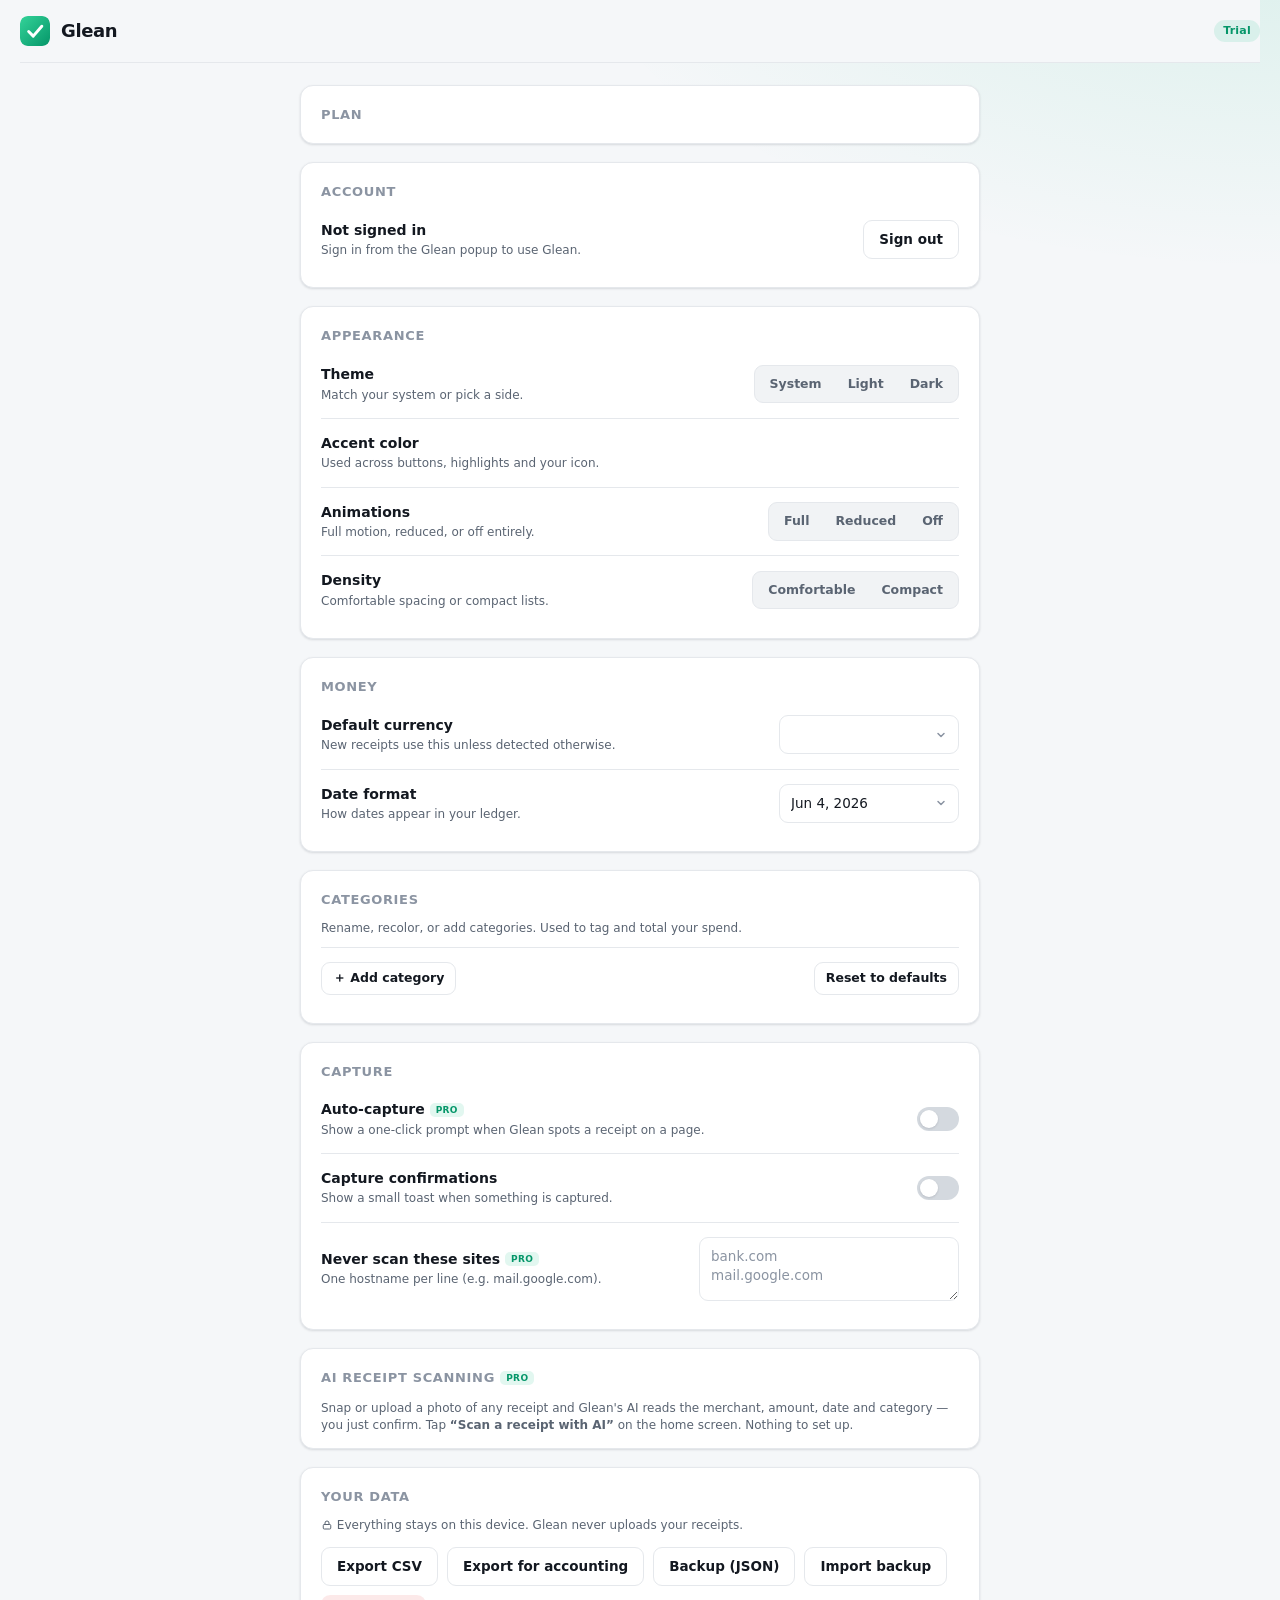
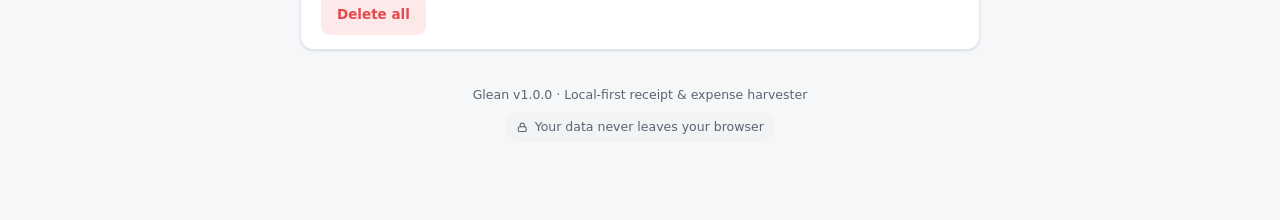
==== options.html @ d1dd8fab "Initial commit — Glean v1.0.0" ====
<!DOCTYPE html>
<html lang="en">
<head>
  <meta charset="UTF-8" />
  <meta name="viewport" content="width=device-width, initial-scale=1.0" />
  <title>Glean — Settings</title>
  <link rel="stylesheet" href="styles/tokens.css" />
  <link rel="stylesheet" href="styles/base.css" />
  <style>
    body { padding: 0 20px 60px; }
    /* leave room for the sticky topbar when jumping to #welcome (and other anchors) */
    html { scroll-padding-top: 88px; }
    .topbar { position: sticky; top: 0; z-index: 10; display: flex; align-items: center; gap: 11px; padding: 16px 0; background: var(--bg); border-bottom: 1px solid var(--border); margin-bottom: 22px; }
    .topbar img { width: 30px; height: 30px; border-radius: 8px; }
    .topbar .title { font-size: 18px; font-weight: 800; letter-spacing: -0.02em; }
    .wrap { max-width: 680px; margin: 0 auto; display: flex; flex-direction: column; gap: 18px; }

    .welcome { padding: 18px 20px; border-radius: var(--radius-lg); background: linear-gradient(135deg, var(--accent), var(--accent-strong)); color: #fff; box-shadow: var(--shadow-md); }
    .welcome h2 { font-size: 19px; margin-bottom: 4px; }
    .welcome p { opacity: 0.92; font-size: 13.5px; }

    .section { padding: 6px 20px 14px; }
    .section > h2 { font-size: 13px; text-transform: uppercase; letter-spacing: 0.05em; color: var(--text-faint); padding: 14px 0 4px; }
    .row { display: flex; align-items: center; justify-content: space-between; gap: 18px; padding: 14px 0; border-top: 1px solid var(--border); }
    .row:first-of-type { border-top: none; }
    .row-main { min-width: 0; }
    .row-label { font-weight: 600; font-size: 14px; }
    .row-desc { font-size: 12px; color: var(--text-muted); margin-top: 2px; }
    .row-control { flex: none; display: flex; align-items: center; gap: 10px; }
    .row-control select { width: 180px; }

    .swatches { display: flex; gap: 9px; align-items: center; }
    .swatch { width: 26px; height: 26px; border-radius: 50%; cursor: pointer; border: 2px solid var(--surface); box-shadow: 0 0 0 1px var(--border); transition: transform var(--dur-fast) var(--ease-spring), box-shadow var(--dur); }
    .swatch:hover { transform: scale(1.12); }
    .swatch[aria-pressed="true"] { box-shadow: 0 0 0 2px var(--surface), 0 0 0 4px var(--accent); }
    .swatch.custom { display: grid; place-items: center; background: conic-gradient(from 0deg, #ef4444, #f59e0b, #22c55e, #0ea5e9, #6366f1, #ec4899, #ef4444); position: relative; overflow: hidden; }
    .swatch.custom input { position: absolute; inset: 0; opacity: 0; cursor: pointer; }

    .cat-row { display: flex; align-items: center; gap: 10px; padding: 9px 0; }
    .cat-row input[type="color"] { width: 30px; height: 30px; padding: 0; border: none; background: none; border-radius: 8px; cursor: pointer; flex: none; }
    .cat-row input[type="text"] { flex: 1; }
    .cat-row .del { color: var(--text-faint); }

    .plan-status { display: flex; align-items: center; gap: 12px; padding: 14px; border-radius: var(--radius); background: var(--surface-2); margin-bottom: 14px; }
    .plan-status .pi { font-size: 26px; }
    .plan-cards { display: flex; gap: 12px; }
    .plan-card { flex: 1; padding: 16px; cursor: pointer; position: relative; text-align: left; transition: transform var(--dur) var(--ease-spring), border-color var(--dur), box-shadow var(--dur); }
    .plan-card:hover { transform: translateY(-2px); box-shadow: var(--shadow-md); }
    .plan-card.featured { border-color: var(--accent); }
    .plan-card .price { font-size: 24px; font-weight: 800; letter-spacing: -0.02em; }
    .plan-card .price span { font-size: 13px; font-weight: 600; color: var(--text-muted); }
    .plan-card .pnote { font-size: 12px; color: var(--text-muted); margin-top: 3px; }
    .featured-tag { position: absolute; top: -10px; right: 14px; }

    .data-actions { display: flex; flex-wrap: wrap; gap: 9px; }
    .about { text-align: center; color: var(--text-muted); font-size: 12.5px; padding: 18px 0; }
    .about .lock-note { display: inline-flex; align-items: center; gap: 6px; margin-top: 8px; padding: 6px 11px; border-radius: 999px; background: var(--surface-2); }
    .pro-only { opacity: 0.55; }
    /* staggered entrance for settings sections */
    .wrap > * { animation: optRise .5s cubic-bezier(.22, .61, .36, 1) both; }
    .wrap > *:nth-child(2) { animation-delay: .04s; }
    .wrap > *:nth-child(3) { animation-delay: .09s; }
    .wrap > *:nth-child(4) { animation-delay: .14s; }
    .wrap > *:nth-child(5) { animation-delay: .19s; }
    .wrap > *:nth-child(6) { animation-delay: .24s; }
    .wrap > *:nth-child(7) { animation-delay: .29s; }
    .wrap > *:nth-child(8) { animation-delay: .34s; }
    @keyframes optRise { from { opacity: 0; transform: translateY(14px); } to { opacity: 1; transform: none; } }
  </style>
</head>
<body>
  <div class="topbar">
    <img src="icons/logo.svg" alt="Glean" />
    <span class="title">Glean</span>
    <span class="spacer"></span>
    <span id="planBadge" class="badge badge-trial">Trial</span>
  </div>

  <div class="wrap">
    <div class="welcome hidden" id="welcome">
      <h2>Welcome to Glean <svg viewBox="0 0 24 24" width="0.85em" height="0.85em" fill="currentColor" style="vertical-align:-0.05em"><path d="M12 2c.45 3.9 2.6 6.05 6.5 6.5-3.9.45-6.05 2.6-6.5 6.5-.45-3.9-2.6-6.05-6.5-6.5C9.4 8.05 11.55 5.9 12 2z"/></svg></h2>
      <p>You're on the <b>Free plan</b> — capture receipts and export basic CSV. Start a <b>3-day free trial</b> of Pro any time to unlock inbox sync, AI receipt scan and one-click accounting exports.</p>
    </div>

    <!-- PLAN -->
    <section class="section card">
      <h2>Plan</h2>
      <div id="planBox"></div>
    </section>

    <!-- ACCOUNT -->
    <section class="section card">
      <h2>Account</h2>
      <div class="row" style="border-top:none">
        <div class="row-main"><div class="row-label" id="acc-name">Not signed in</div><div class="row-desc" id="acc-email">Sign in from the Glean popup to use Glean.</div></div>
        <div class="row-control"><button class="btn btn-ghost" id="acc-signout" hidden>Sign out</button></div>
      </div>
    </section>

    <!-- APPEARANCE -->
    <section class="section card">
      <h2>Appearance</h2>
      <div class="row">
        <div class="row-main"><div class="row-label">Theme</div><div class="row-desc">Match your system or pick a side.</div></div>
        <div class="row-control"><div class="segment" id="seg-theme">
          <button data-v="system">System</button><button data-v="light">Light</button><button data-v="dark">Dark</button>
        </div></div>
      </div>
      <div class="row">
        <div class="row-main"><div class="row-label">Accent color</div><div class="row-desc">Used across buttons, highlights and your icon.</div></div>
        <div class="row-control"><div class="swatches" id="swatches"></div></div>
      </div>
      <div class="row">
        <div class="row-main"><div class="row-label">Animations</div><div class="row-desc">Full motion, reduced, or off entirely.</div></div>
        <div class="row-control"><div class="segment" id="seg-anim">
          <button data-v="full">Full</button><button data-v="reduced">Reduced</button><button data-v="off">Off</button>
        </div></div>
      </div>
      <div class="row">
        <div class="row-main"><div class="row-label">Density</div><div class="row-desc">Comfortable spacing or compact lists.</div></div>
        <div class="row-control"><div class="segment" id="seg-density">
          <button data-v="comfortable">Comfortable</button><button data-v="compact">Compact</button>
        </div></div>
      </div>
    </section>

    <!-- MONEY -->
    <section class="section card">
      <h2>Money</h2>
      <div class="row">
        <div class="row-main"><div class="row-label">Default currency</div><div class="row-desc">New receipts use this unless detected otherwise.</div></div>
        <div class="row-control"><select id="sel-currency"></select></div>
      </div>
      <div class="row">
        <div class="row-main"><div class="row-label">Date format</div><div class="row-desc">How dates appear in your ledger.</div></div>
        <div class="row-control"><select id="sel-date">
          <option value="medium">Jun 4, 2026</option><option value="short">6/4/26</option><option value="iso">2026-06-04</option>
        </select></div>
      </div>
    </section>

    <!-- CATEGORIES -->
    <section class="section card">
      <h2>Categories <span class="lock" id="cat-lock" hidden>PRO</span></h2>
      <div class="row-desc" style="padding:4px 0 10px">Rename, recolor, or add categories. Used to tag and total your spend.</div>
      <div id="catList"></div>
      <div class="row" style="border-top:1px solid var(--border)">
        <button class="btn btn-ghost btn-sm" id="catAdd">＋ Add category</button>
        <button class="btn btn-ghost btn-sm" id="catReset">Reset to defaults</button>
      </div>
    </section>

    <!-- CAPTURE -->
    <section class="section card">
      <h2>Capture</h2>
      <div class="row">
        <div class="row-main"><div class="row-label">Auto-capture <span class="lock">PRO</span></div><div class="row-desc">Show a one-click prompt when Glean spots a receipt on a page.</div></div>
        <div class="row-control"><label class="switch"><input type="checkbox" id="tg-auto"><span class="track"></span></label></div>
      </div>
      <div class="row">
        <div class="row-main"><div class="row-label">Capture confirmations</div><div class="row-desc">Show a small toast when something is captured.</div></div>
        <div class="row-control"><label class="switch"><input type="checkbox" id="tg-toast"><span class="track"></span></label></div>
      </div>
      <div class="row">
        <div class="row-main"><div class="row-label">Never scan these sites <span class="lock">PRO</span></div><div class="row-desc">One hostname per line (e.g. mail.google.com).</div></div>
        <div class="row-control" style="flex:1;max-width:260px"><textarea id="ta-block" placeholder="bank.com&#10;mail.google.com"></textarea></div>
      </div>
    </section>

    <!-- AI SCANNING -->
    <section class="section card">
      <h2>AI receipt scanning <span class="lock">PRO</span></h2>
      <div class="row-desc" style="padding:6px 0 0">
        Snap or upload a photo of any receipt and Glean's AI reads the merchant, amount, date and category — you just confirm. Tap <b>“Scan a receipt with AI”</b> on the home screen. Nothing to set up.
      </div>
    </section>

    <!-- DATA -->
    <section class="section card">
      <h2>Your data</h2>
      <div class="row-desc" style="padding:4px 0 12px"><svg viewBox="0 0 24 24" width="1em" height="1em" fill="none" stroke="currentColor" stroke-width="2" stroke-linecap="round" stroke-linejoin="round" style="vertical-align:-0.16em"><rect x="4.5" y="11" width="15" height="9" rx="2"/><path d="M8 11V8a4 4 0 0 1 8 0v3"/></svg> Everything stays on this device. Glean never uploads your receipts.</div>
      <div class="data-actions">
        <button class="btn btn-ghost" id="exp-csv">Export CSV</button>
        <button class="btn btn-ghost" id="exp-acc">Export for accounting</button>
        <button class="btn btn-ghost" id="exp-json">Backup (JSON)</button>
        <button class="btn btn-ghost" id="imp-json">Import backup</button>
        <input type="file" id="imp-file" accept="application/json" hidden />
        <span class="spacer"></span>
        <button class="btn btn-danger" id="clear-all">Delete all</button>
      </div>
    </section>

    <div class="about">
      <div>Glean v1.0.0 · Local-first receipt & expense harvester</div>
      <div class="lock-note"><svg viewBox="0 0 24 24" width="1em" height="1em" fill="none" stroke="currentColor" stroke-width="2" stroke-linecap="round" stroke-linejoin="round"><rect x="4.5" y="11" width="15" height="9" rx="2"/><path d="M8 11V8a4 4 0 0 1 8 0v3"/></svg> Your data never leaves your browser</div>
    </div>
  </div>

  <div id="sheetHost"></div>
  <div class="toast-host" id="toastHost"></div>

  <script type="module" src="options.js"></script>
</body>
</html>
---- styles/tokens.css ----
/* Glean — design tokens & theming.
   --accent / --accent-strong / --accent-soft are injected at runtime by JS
   from the user's chosen accent color. Everything else themes via [data-theme]. */

:root {
  /* Accent (overridden live by settings; emerald is the default brand color) */
  --accent: #10b981;
  --accent-strong: #059669;
  --accent-soft: rgba(16, 185, 129, 0.12);
  --accent-contrast: #ffffff;

  /* Light theme neutrals */
  --bg: #f5f7f9;
  --bg-grad: radial-gradient(1200px 600px at 100% -10%, var(--accent-soft), transparent 60%);
  --surface: #ffffff;
  --surface-2: #f1f3f5;
  --surface-3: #e9edf1;
  --border: #e5e8ec;
  --border-strong: #d4d9df;
  --text: #131820;
  --text-muted: #5a6472;
  --text-faint: #8b94a2;
  --danger: #e5484d;
  --danger-soft: rgba(229, 72, 77, 0.12);
  --warn: #f5a524;

  --shadow-sm: 0 1px 2px rgba(16, 24, 40, 0.06), 0 1px 3px rgba(16, 24, 40, 0.07);
  --shadow-md: 0 6px 16px rgba(16, 24, 40, 0.08), 0 2px 6px rgba(16, 24, 40, 0.05);
  --shadow-lg: 0 16px 40px rgba(16, 24, 40, 0.18);

  --radius-xs: 6px;
  --radius-sm: 9px;
  --radius: 13px;
  --radius-lg: 18px;
  --radius-xl: 26px;
  --radius-pill: 999px;

  --font: "Inter", -apple-system, BlinkMacSystemFont, "Segoe UI", Roboto, system-ui, sans-serif;
  --font-num: "SF Mono", "JetBrains Mono", ui-monospace, Menlo, monospace;

  --dur-fast: 120ms;
  --dur: 220ms;
  --dur-slow: 380ms;
  --ease: cubic-bezier(0.22, 0.61, 0.36, 1);
  --ease-spring: cubic-bezier(0.34, 1.4, 0.5, 1);
}

[data-theme="dark"] {
  --bg: #0c0f14;
  --bg-grad: radial-gradient(1200px 600px at 100% -10%, var(--accent-soft), transparent 55%);
  --surface: #151a21;
  --surface-2: #1b212a;
  --surface-3: #222a34;
  --border: #283039;
  --border-strong: #36404b;
  --text: #e9eef4;
  --text-muted: #9aa6b3;
  --text-faint: #6b7785;
  --danger: #ff6369;
  --danger-soft: rgba(255, 99, 105, 0.14);
  --warn: #ffc560;

  --shadow-sm: 0 1px 2px rgba(0, 0, 0, 0.45);
  --shadow-md: 0 8px 22px rgba(0, 0, 0, 0.5);
  --shadow-lg: 0 18px 46px rgba(0, 0, 0, 0.65);
}

/* Animation preference gates (set on <html> from settings) */
:root.anim-off *,
:root.anim-off *::before,
:root.anim-off *::after {
  animation-duration: 0.001ms !important;
  animation-delay: 0ms !important;
  transition-duration: 0.001ms !important;
}
:root.anim-reduced {
  --dur-fast: 80ms;
  --dur: 120ms;
  --dur-slow: 160ms;
  --ease-spring: var(--ease);
}
@media (prefers-reduced-motion: reduce) {
  :root:not(.anim-force) *,
  :root:not(.anim-force) *::before,
  :root:not(.anim-force) *::after {
    animation-duration: 0.001ms !important;
    transition-duration: 0.001ms !important;
  }
}
---- styles/base.css ----
/* Glean — base reset, components & animation library (shared by popup + options) */

* { box-sizing: border-box; margin: 0; padding: 0; }

html, body {
  font-family: var(--font);
  color: var(--text);
  background: var(--bg);
  -webkit-font-smoothing: antialiased;
  text-rendering: optimizeLegibility;
  font-size: 14px;
  line-height: 1.45;
}

body { background-image: var(--bg-grad); background-attachment: fixed; }

::selection { background: var(--accent-soft); }

/* Scrollbar */
::-webkit-scrollbar { width: 10px; height: 10px; }
::-webkit-scrollbar-thumb { background: var(--border-strong); border-radius: 999px; border: 3px solid transparent; background-clip: content-box; }
::-webkit-scrollbar-thumb:hover { background: var(--text-faint); background-clip: content-box; }

h1, h2, h3, h4 { font-weight: 700; letter-spacing: -0.01em; }
a { color: var(--accent-strong); text-decoration: none; }
a:hover { text-decoration: underline; }

.muted { color: var(--text-muted); }
.faint { color: var(--text-faint); }
.num { font-variant-numeric: tabular-nums; font-feature-settings: "tnum"; }
.row { display: flex; align-items: center; gap: 10px; }
.col { display: flex; flex-direction: column; }
.spacer { flex: 1; }
.hidden { display: none !important; }
.center { display: flex; align-items: center; justify-content: center; }

/* ---------- Buttons ---------- */
.btn {
  display: inline-flex; align-items: center; justify-content: center; gap: 7px;
  font: inherit; font-weight: 600; font-size: 13.5px;
  padding: 9px 15px; border-radius: var(--radius-sm);
  border: 1px solid transparent; cursor: pointer; user-select: none;
  background: var(--surface-2); color: var(--text);
  transition: transform var(--dur-fast) var(--ease), background var(--dur) var(--ease),
              box-shadow var(--dur) var(--ease), border-color var(--dur) var(--ease), opacity var(--dur);
}
.btn:hover { background: var(--surface-3); transform: translateY(-1px); }
.btn:active { transform: translateY(0) scale(0.965); }
.btn:disabled { opacity: 0.5; cursor: not-allowed; }
.btn svg { width: 16px; height: 16px; }

.btn-primary {
  background: linear-gradient(135deg, var(--accent), var(--accent-strong));
  color: var(--accent-contrast);
  box-shadow: 0 4px 14px -3px var(--accent), inset 0 1px 0 rgba(255, 255, 255, 0.25);
}
.btn-primary:hover { filter: brightness(1.05); background: linear-gradient(135deg, var(--accent), var(--accent-strong)); }
.btn-ghost { background: transparent; border-color: var(--border); }
.btn-ghost:hover { background: var(--surface-2); border-color: var(--border-strong); }
.btn-danger { background: var(--danger-soft); color: var(--danger); }
.btn-danger:hover { background: var(--danger); color: #fff; }
.btn-block { width: 100%; }
.btn-sm { padding: 6px 11px; font-size: 12.5px; }
.btn-lg { padding: 12px 20px; font-size: 15px; }

.icon-btn {
  width: 34px; height: 34px; padding: 0; border-radius: var(--radius-sm);
  display: inline-flex; align-items: center; justify-content: center;
  background: transparent; border: 1px solid transparent; color: var(--text-muted); cursor: pointer;
  transition: background var(--dur) var(--ease), color var(--dur), transform var(--dur-fast) var(--ease);
}
.icon-btn:hover { background: var(--surface-2); color: var(--text); }
.icon-btn:active { transform: scale(0.9); }
.icon-btn svg { width: 18px; height: 18px; }

/* ---------- Inputs ---------- */
.field { display: flex; flex-direction: column; gap: 6px; }
.field > label { font-size: 12px; font-weight: 600; color: var(--text-muted); }
input[type="text"], input[type="number"], input[type="date"], input[type="search"], select, textarea {
  font: inherit; font-size: 13.5px; color: var(--text);
  background: var(--surface); border: 1px solid var(--border); border-radius: var(--radius-sm);
  padding: 9px 11px; width: 100%; outline: none;
  transition: border-color var(--dur) var(--ease), box-shadow var(--dur) var(--ease), background var(--dur);
}
textarea { resize: vertical; min-height: 64px; font-family: var(--font); }
input:focus, select:focus, textarea:focus {
  border-color: var(--accent);
  box-shadow: 0 0 0 3px var(--accent-soft);
}
input::placeholder, textarea::placeholder { color: var(--text-faint); }
select { appearance: none; background-image: url("data:image/svg+xml,%3Csvg xmlns='http://www.w3.org/2000/svg' width='12' height='12' viewBox='0 0 24 24' fill='none' stroke='%238b94a2' stroke-width='3' stroke-linecap='round' stroke-linejoin='round'%3E%3Cpolyline points='6 9 12 15 18 9'/%3E%3C/svg%3E"); background-repeat: no-repeat; background-position: right 11px center; padding-right: 30px; cursor: pointer; }

/* ---------- Toggle switch ---------- */
.switch { position: relative; display: inline-block; width: 42px; height: 24px; flex: none; }
.switch input { opacity: 0; width: 0; height: 0; }
.switch .track {
  position: absolute; inset: 0; cursor: pointer; background: var(--border-strong);
  border-radius: 999px; transition: background var(--dur) var(--ease);
}
.switch .track::before {
  content: ""; position: absolute; height: 18px; width: 18px; left: 3px; top: 3px;
  background: #fff; border-radius: 50%; box-shadow: var(--shadow-sm);
  transition: transform var(--dur) var(--ease-spring);
}
.switch input:checked + .track { background: linear-gradient(135deg, var(--accent), var(--accent-strong)); }
.switch input:checked + .track::before { transform: translateX(18px); }
.switch input:focus-visible + .track { box-shadow: 0 0 0 3px var(--accent-soft); }

/* ---------- Segmented control ---------- */
.segment { display: inline-flex; background: var(--surface-2); border: 1px solid var(--border); border-radius: var(--radius-sm); padding: 3px; gap: 2px; }
.segment button {
  font: inherit; font-size: 12.5px; font-weight: 600; color: var(--text-muted);
  border: none; background: transparent; padding: 6px 12px; border-radius: 7px; cursor: pointer;
  transition: color var(--dur), background var(--dur) var(--ease); position: relative;
}
.segment button[aria-pressed="true"] { color: var(--text); background: var(--surface); box-shadow: var(--shadow-sm); }

/* ---------- Cards & chips ---------- */
.card { background: var(--surface); border: 1px solid var(--border); border-radius: var(--radius); box-shadow: var(--shadow-sm); }
.chip {
  display: inline-flex; align-items: center; gap: 5px; font-size: 11.5px; font-weight: 600;
  padding: 3px 9px; border-radius: var(--radius-pill); background: var(--surface-2); color: var(--text-muted);
  border: 1px solid var(--border); white-space: nowrap;
}
.chip .dot { width: 7px; height: 7px; border-radius: 50%; background: var(--accent); flex: none; }

.badge {
  display: inline-flex; align-items: center; gap: 5px; font-size: 11px; font-weight: 700;
  padding: 3px 9px; border-radius: var(--radius-pill); letter-spacing: 0.02em;
}
.badge-pro { background: linear-gradient(135deg, var(--accent), var(--accent-strong)); color: #fff; }
.badge-trial { background: var(--accent-soft); color: var(--accent-strong); }
.badge-free { background: var(--surface-2); color: var(--text-muted); border: 1px solid var(--border); }

/* Pro lock badge + locked fields (shared by popup + options) */
.lock { font-size: 9px; font-weight: 800; letter-spacing: 0.04em; padding: 2px 6px; border-radius: 5px; background: var(--accent-soft); color: var(--accent-strong); vertical-align: middle; }
.field-locked { position: relative; cursor: pointer; }
.field-locked input, .field-locked select { opacity: 0.55; pointer-events: none; }

/* ---------- Sheet / modal ---------- */
.sheet-backdrop {
  position: fixed; inset: 0; background: rgba(8, 12, 18, 0.45); backdrop-filter: blur(2px);
  display: flex; align-items: flex-end; justify-content: center; z-index: 100;
  animation: backdropIn var(--dur) var(--ease) both;
}
.sheet {
  background: var(--surface); width: 100%; border-radius: var(--radius-lg) var(--radius-lg) 0 0;
  border-top: 1px solid var(--border); box-shadow: var(--shadow-lg);
  padding: 18px; max-height: 92%; overflow-y: auto;
  animation: sheetIn var(--dur-slow) var(--ease-spring) both;
}
.sheet h3 { font-size: 16px; margin-bottom: 14px; }
.sheet-closing { animation: sheetOut var(--dur) var(--ease) both; }
.backdrop-closing { animation: backdropOut var(--dur) var(--ease) both; }

/* ---------- Toast ---------- */
.toast-host { position: fixed; bottom: 14px; left: 0; right: 0; display: flex; justify-content: center; z-index: 200; pointer-events: none; }
.toast {
  pointer-events: auto; background: var(--text); color: var(--bg);
  padding: 10px 16px; border-radius: var(--radius-pill); font-size: 13px; font-weight: 600;
  box-shadow: var(--shadow-lg); display: flex; align-items: center; gap: 9px;
  animation: toastIn var(--dur-slow) var(--ease-spring) both;
}
.toast.out { animation: toastOut var(--dur) var(--ease) both; }

/* ---------- Skeleton ---------- */
.skeleton { background: linear-gradient(100deg, var(--surface-2) 30%, var(--surface-3) 50%, var(--surface-2) 70%); background-size: 200% 100%; animation: shimmer 1.3s ease-in-out infinite; border-radius: var(--radius-sm); }

/* ---------- Entrance helpers ---------- */
.enter { animation: slideUp var(--dur-slow) var(--ease) both; }
.pop { animation: popIn var(--dur) var(--ease-spring) both; }
.fade { animation: fadeIn var(--dur) var(--ease) both; }

/* ---------- Keyframes ---------- */
@keyframes fadeIn { from { opacity: 0; } to { opacity: 1; } }
@keyframes slideUp { from { opacity: 0; transform: translateY(10px); } to { opacity: 1; transform: none; } }
@keyframes popIn { from { opacity: 0; transform: scale(0.92); } to { opacity: 1; transform: none; } }
@keyframes shimmer { from { background-position: 200% 0; } to { background-position: -200% 0; } }
@keyframes backdropIn { from { opacity: 0; } to { opacity: 1; } }
@keyframes backdropOut { from { opacity: 1; } to { opacity: 0; } }
@keyframes sheetIn { from { transform: translateY(100%); } to { transform: none; } }
@keyframes sheetOut { from { transform: none; } to { transform: translateY(100%); } }
@keyframes toastIn { from { opacity: 0; transform: translateY(20px) scale(0.96); } to { opacity: 1; transform: none; } }
@keyframes toastOut { from { opacity: 1; transform: none; } to { opacity: 0; transform: translateY(14px); } }
@keyframes spin { to { transform: rotate(360deg); } }
@keyframes ring { 0% { box-shadow: 0 0 0 0 var(--accent-soft); } 100% { box-shadow: 0 0 0 12px transparent; } }

.spin { animation: spin 0.8s linear infinite; }
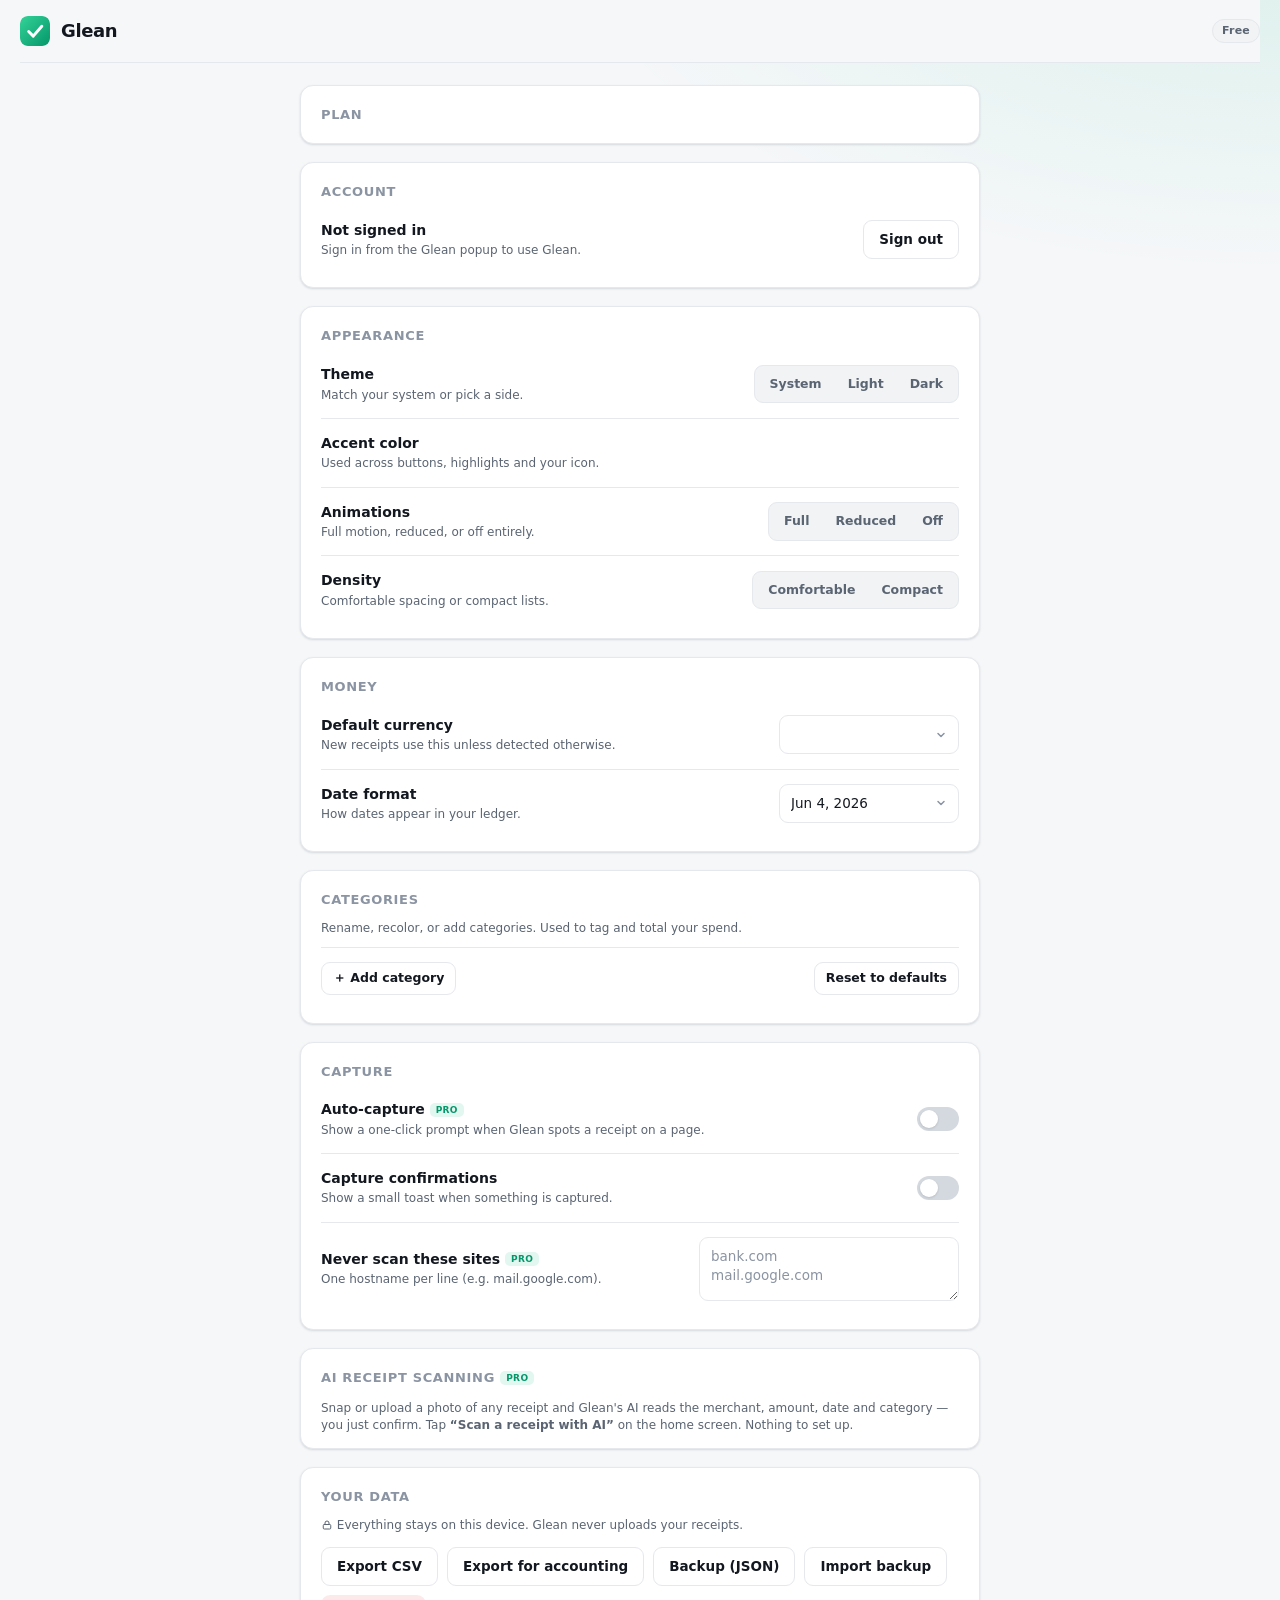
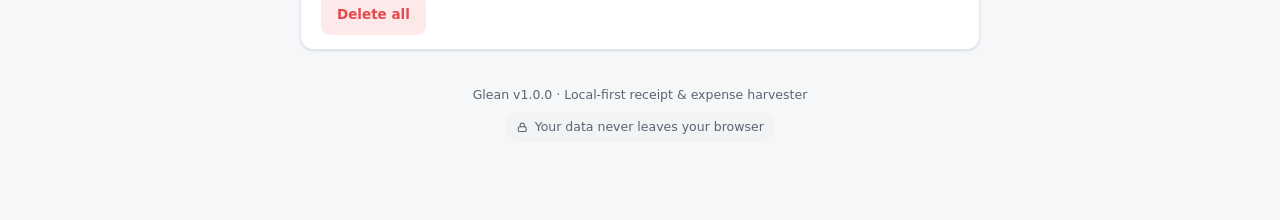
==== commit b8b62277: "Polish: dark-mode control contrast, timed Pro promo popup, AI uses live categories - Fix dark mode: " ====
--- a/options.html
+++ b/options.html
@@ -73,7 +73,7 @@
     <img src="icons/logo.svg" alt="Glean" />
     <span class="title">Glean</span>
     <span class="spacer"></span>
-    <span id="planBadge" class="badge badge-trial">Trial</span>
+    <span id="planBadge" class="badge badge-free">Free</span>
   </div>
 
   <div class="wrap">
--- a/styles/tokens.css
+++ b/styles/tokens.css
@@ -3,6 +3,10 @@
    from the user's chosen accent color. Everything else themes via [data-theme]. */
 
 :root {
+  /* Render native controls (date/number spinners, selects, scrollbars) in light mode
+     so typed numbers & menus stay legible. [data-theme=dark] flips this below. */
+  color-scheme: light;
+
   /* Accent (overridden live by settings; emerald is the default brand color) */
   --accent: #10b981;
   --accent-strong: #059669;
@@ -46,6 +50,10 @@
 }
 
 [data-theme="dark"] {
+  /* Flip native controls to dark — fixes black/illegible numbers in date & number
+     inputs and <select> menus on the Settings / Plan screens in dark mode. */
+  color-scheme: dark;
+
   --bg: #0c0f14;
   --bg-grad: radial-gradient(1200px 600px at 100% -10%, var(--accent-soft), transparent 55%);
   --surface: #151a21;
--- a/styles/base.css
+++ b/styles/base.css
@@ -178,8 +178,8 @@
 @keyframes shimmer { from { background-position: 200% 0; } to { background-position: -200% 0; } }
 @keyframes backdropIn { from { opacity: 0; } to { opacity: 1; } }
 @keyframes backdropOut { from { opacity: 1; } to { opacity: 0; } }
-@keyframes sheetIn { from { transform: translateY(100%); } to { transform: none; } }
-@keyframes sheetOut { from { transform: none; } to { transform: translateY(100%); } }
+@keyframes sheetIn { from { transform: translateY(100%); opacity: 0.6; } to { transform: none; opacity: 1; } }
+@keyframes sheetOut { from { transform: none; opacity: 1; } to { transform: translateY(100%); opacity: 0.6; } }
 @keyframes toastIn { from { opacity: 0; transform: translateY(20px) scale(0.96); } to { opacity: 1; transform: none; } }
 @keyframes toastOut { from { opacity: 1; transform: none; } to { opacity: 0; transform: translateY(14px); } }
 @keyframes spin { to { transform: rotate(360deg); } }
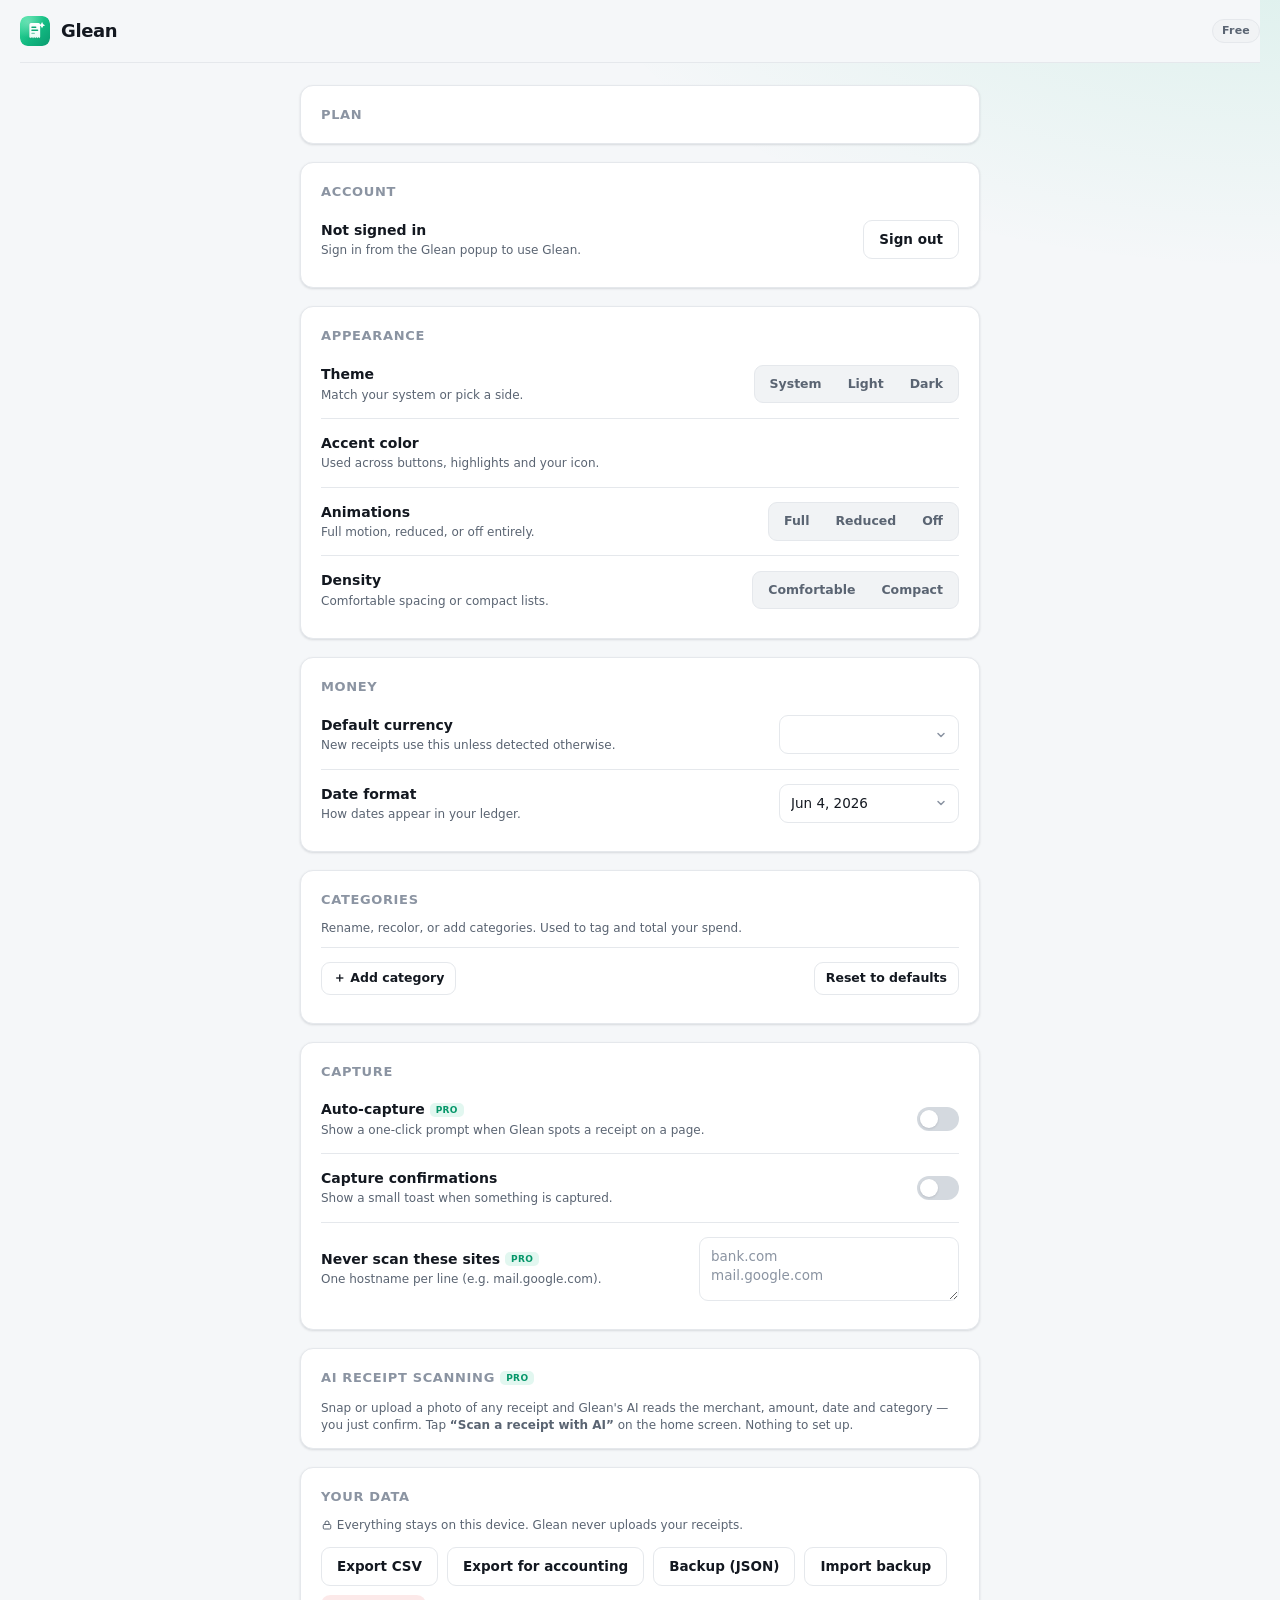
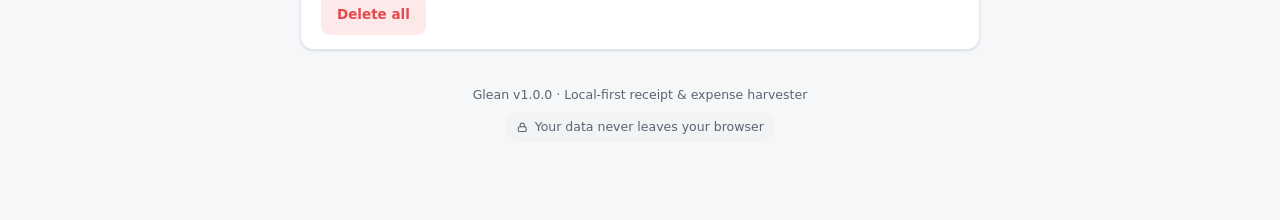
==== commit c7a173b1: "Remove all inbox/Gmail/Outlook sync advertising — feature not built Co-Authored-By: Claude Sonnet 4." ====
--- a/options.html
+++ b/options.html
@@ -79,7 +79,7 @@
   <div class="wrap">
     <div class="welcome hidden" id="welcome">
       <h2>Welcome to Glean <svg viewBox="0 0 24 24" width="0.85em" height="0.85em" fill="currentColor" style="vertical-align:-0.05em"><path d="M12 2c.45 3.9 2.6 6.05 6.5 6.5-3.9.45-6.05 2.6-6.5 6.5-.45-3.9-2.6-6.05-6.5-6.5C9.4 8.05 11.55 5.9 12 2z"/></svg></h2>
-      <p>You're on the <b>Free plan</b> — capture receipts and export basic CSV. Start a <b>3-day free trial</b> of Pro any time to unlock inbox sync, AI receipt scan and one-click accounting exports.</p>
+      <p>You're on the <b>Free plan</b> — capture receipts and export basic CSV. Start a <b>3-day free trial</b> of Pro any time to unlock AI receipt scan, auto-capture and one-click accounting exports.</p>
     </div>
 
     <!-- PLAN -->
--- a/styles/base.css
+++ b/styles/base.css
@@ -186,3 +186,12 @@
 @keyframes ring { 0% { box-shadow: 0 0 0 0 var(--accent-soft); } 100% { box-shadow: 0 0 0 12px transparent; } }
 
 .spin { animation: spin 0.8s linear infinite; }
+
+/* ---------- Accessible keyboard focus ---------- */
+/* Only show a ring for keyboard users (:focus-visible), never on mouse click.
+   Uses outline so it never fights an element's own box-shadow. */
+:where(button, a, .swatch, .promo-card, .plan-card, .scan-cta, .item, [tabindex]):focus-visible {
+  outline: 2px solid var(--accent);
+  outline-offset: 2px;
+}
+:where(button, a):focus:not(:focus-visible) { outline: none; }
